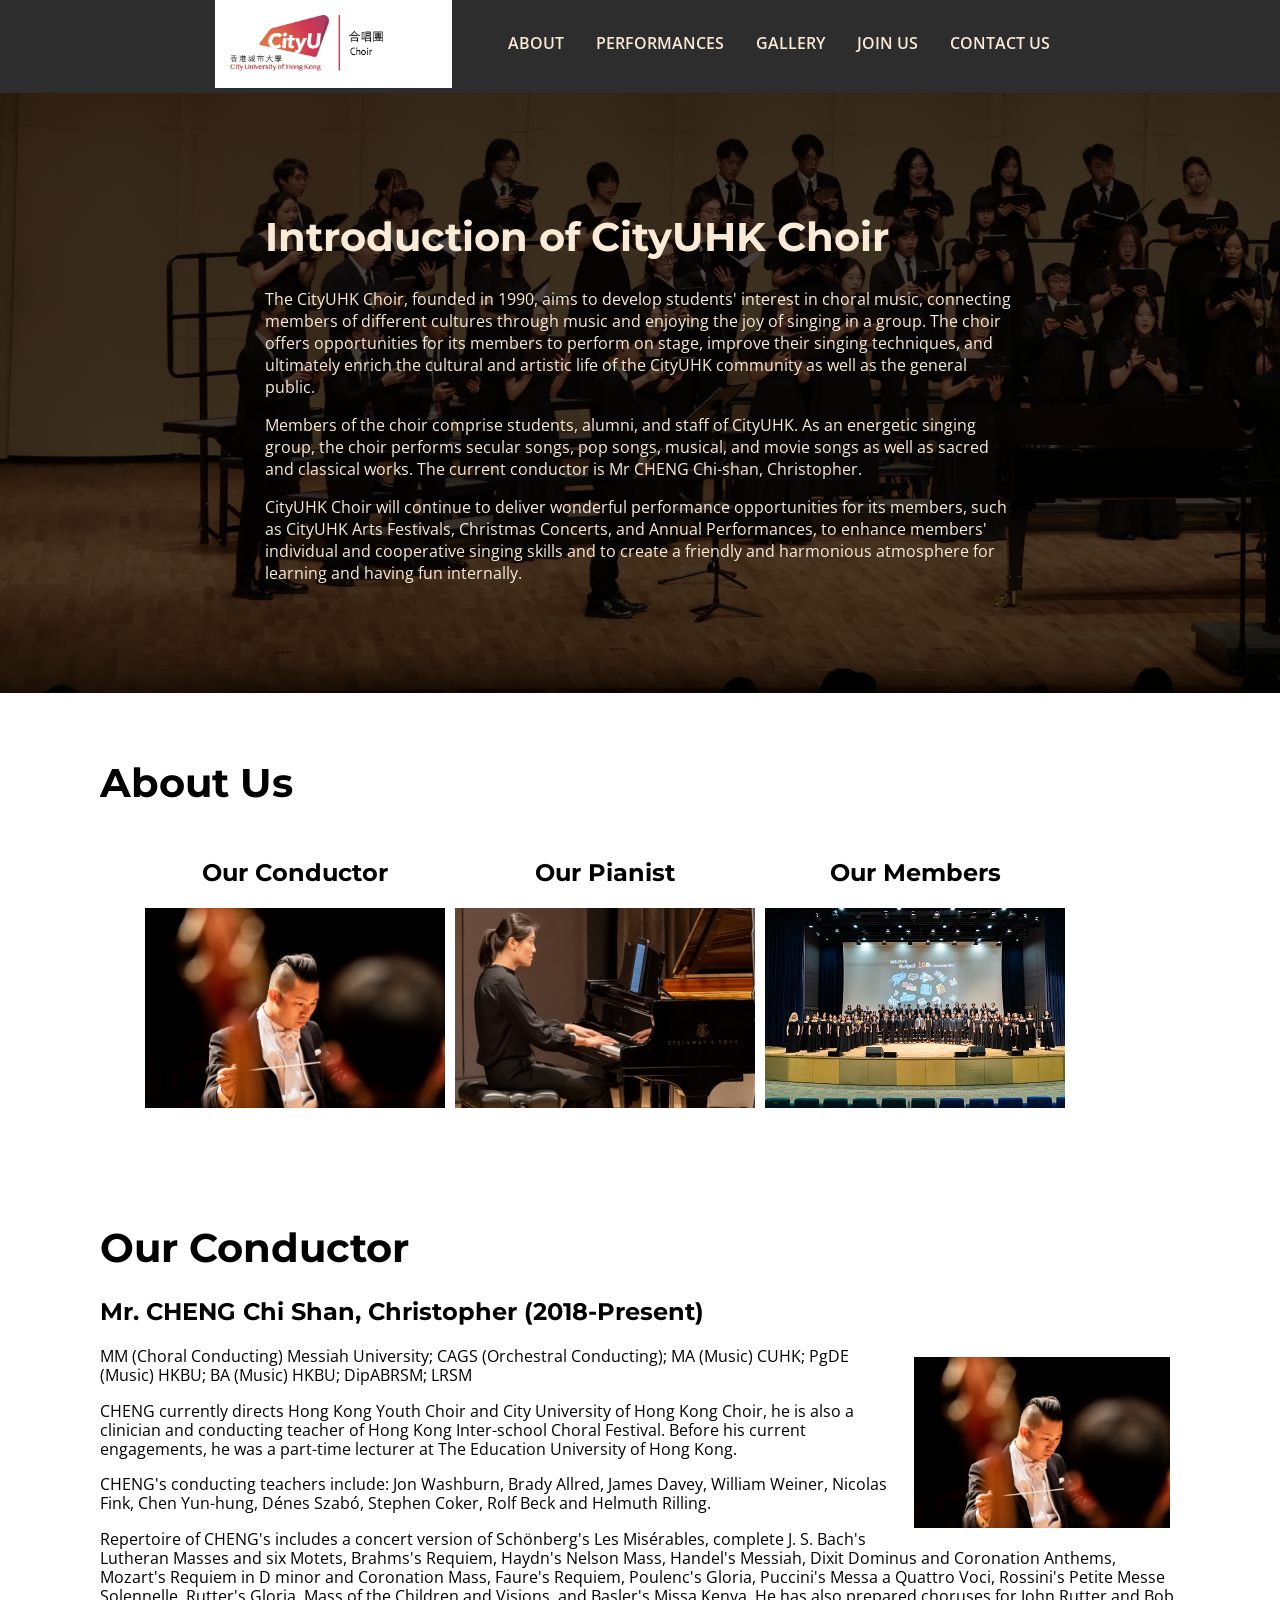
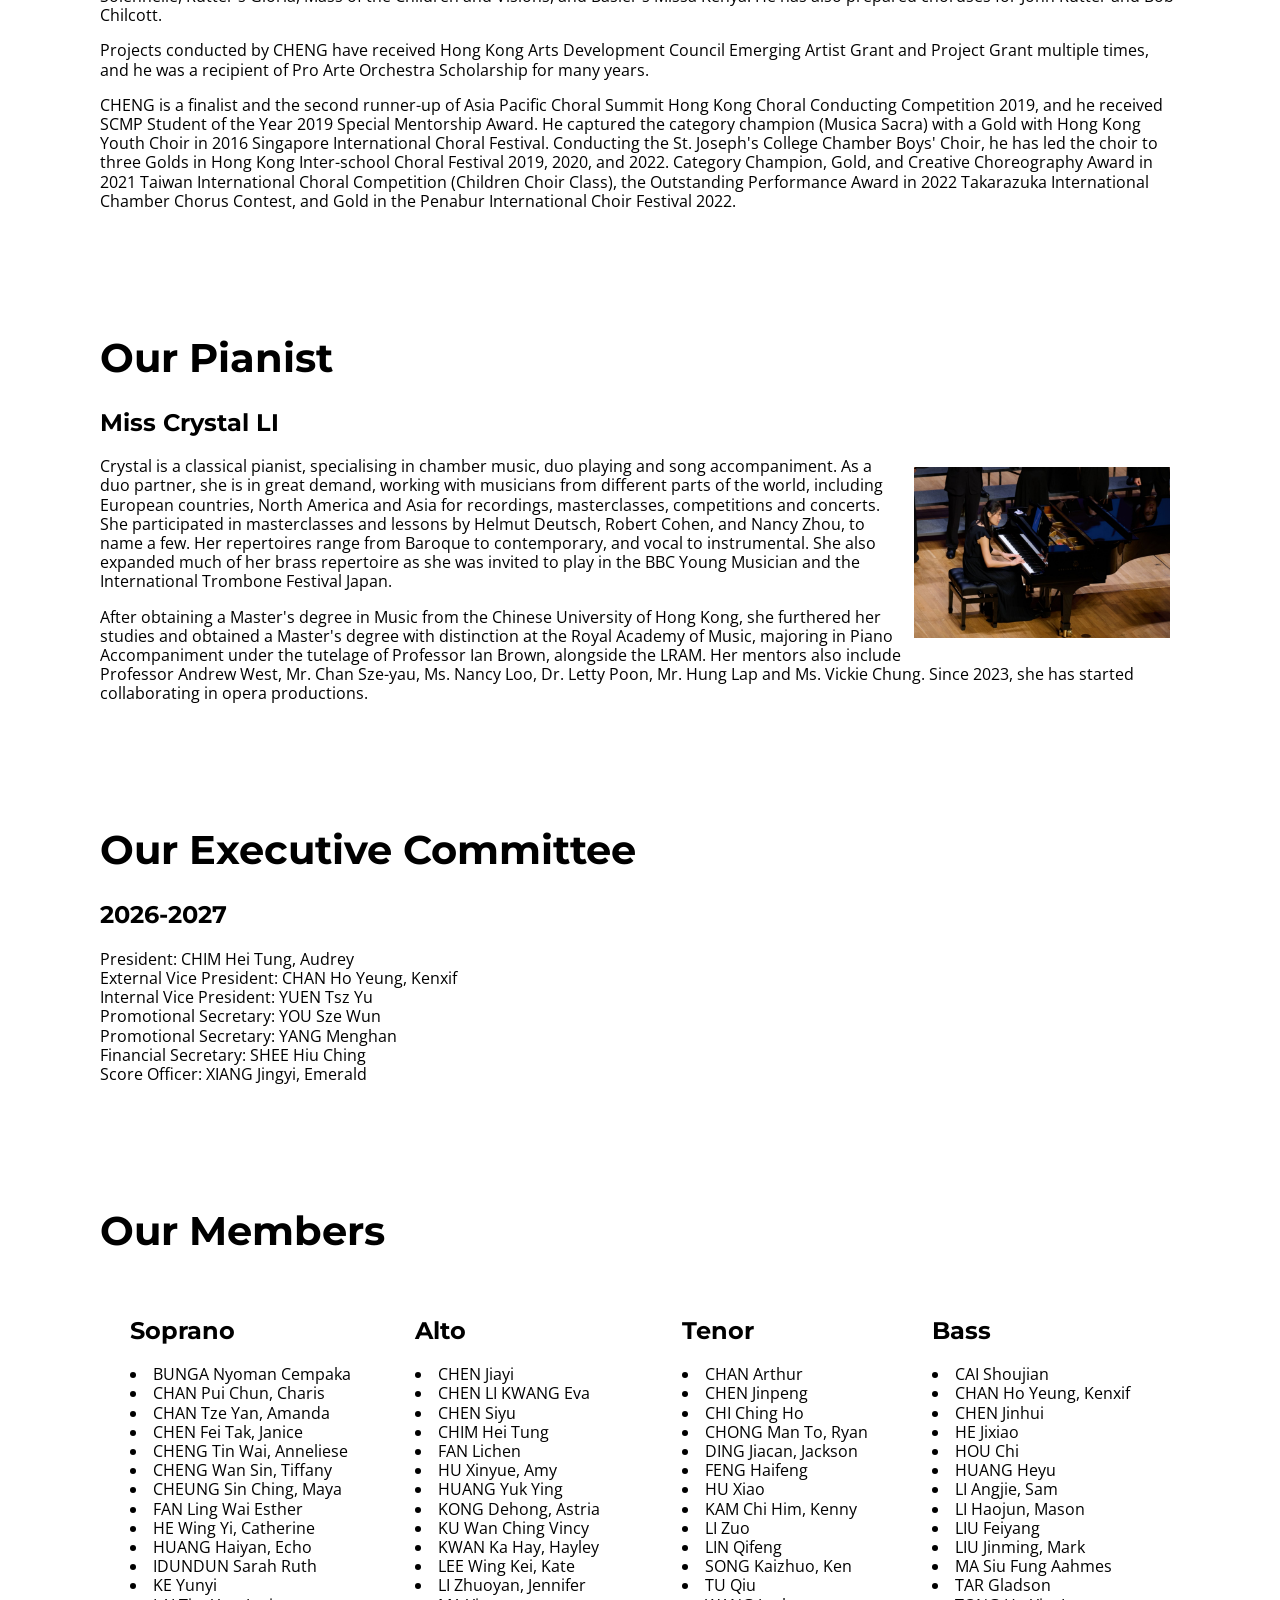
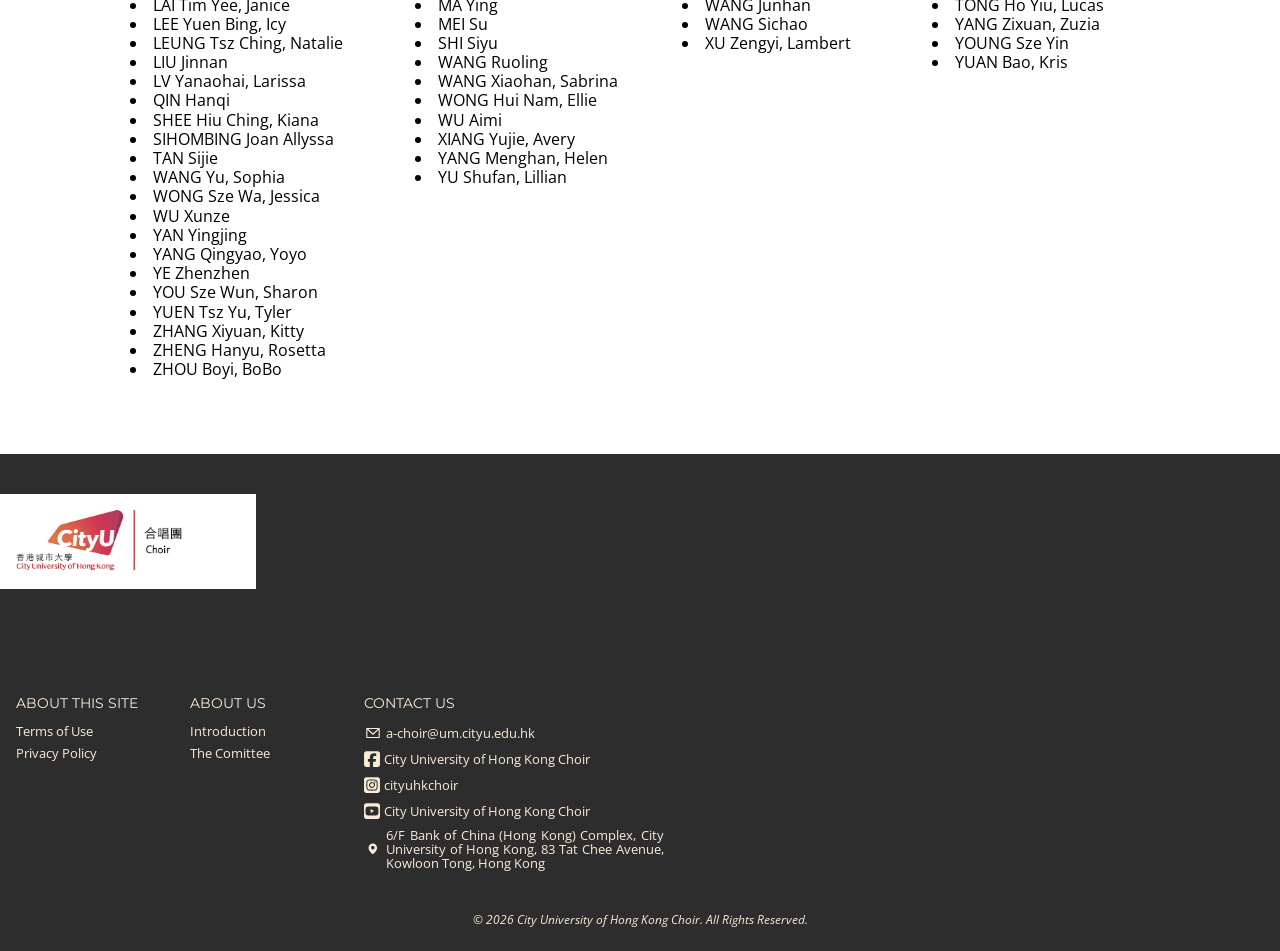
==== about.html @ 51e7fc3d "Add files via upload" ====
<!DOCTYPE html>
<html lang="en">
    <head>
        <meta charset="utf-8">
        <title>CityUHK Choir - About Us</title>
        <link rel="stylesheet" type="text/css" href="css/main.css">
        <link rel="preconnect" href="https://fonts.googleapis.com">
        <link rel="preconnect" href="https://fonts.gstatic.com" crossorigin>
        <link href="https://fonts.googleapis.com/css2?family=Montserrat:ital,wght@0,100..900;1,100..900&family=Open+Sans:ital,wght@0,300..800;1,300..800&display=swap" rel="stylesheet">
    </head>
    <body>
        <header>
            <nav aria-label="main menu">
                <a href="index.html"><img id="choir-logo" src="img/CityUHK_Choir_Logo.png" width="237px"></a>
                <ul class="navbar" style="list-style-type: none; display: inline-block; ">
                    <li><a href="about.html">About</a></li>
                    <li><a href="performances.html">Performances</a></li>
                    <li><a href="gallery.html">Gallery</a></li>
                    <li><a href="join-us.html">Join Us</a></li>
                    <li><a href="contact-us.html">Contact Us</a></li>
                </ul>
            </nav>
        </header>
        <main>
            <div class="abt-hero-img">
            <!--A brief introduction about City University Choir-->
                <div id="at-a-glance" class="hero-alt">
                    <h1>Introduction of CityUHK Choir</h1>
                    <p>The CityUHK Choir, founded in 1990, aims to develop students' interest in choral music, connecting members of different cultures through music and enjoying the joy of singing in a group. The choir offers opportunities for its members to perform on stage, improve their singing techniques, and ultimately enrich the cultural and artistic life of the CityUHK community as well as the general public.</p>
                    <p>Members of the choir comprise students, alumni, and staff of CityUHK. As an energetic singing group, the choir performs secular songs, pop songs, musical, and movie songs as well as sacred and classical works. The current conductor is Mr CHENG Chi-shan, Christopher.</p>
                    <p>CityUHK Choir will continue to deliver wonderful performance opportunities for its members, such as CityUHK Arts Festivals, Christmas Concerts, and Annual Performances, to enhance members' individual and cooperative singing skills and to create a friendly and harmonious atmosphere for learning and having fun internally.</p>
                </div>
            </div>
            <!--A selection of various parts of the page.-->
            <div id="information-navigator" class="main-block">
                <h1>About Us</h1>
                <ul class="performance-set">

                    <!--TEMPLATE, IMPORTANT!-->
                    <!-- 
                    <li>
                        <ul class="performance-info">
                            <li id="performance-title"><a href="#choir-today"><h2>TITLE</h2></a></li>
                            <li><a href="#choir-today"><img src="IMAGE DIRECTORY" class="gallery" style="max-height: 200px; max-width: 300px;"/></a></li>
                        </ul>
                    </li>
                    -->

                    <!--Info about history, not ready-->
                    <!-- 
                    <li>
                        <ul class="performance-info">
                            <li id="performance-title"><a href="#history"><h2>Our History</h2></a></li>
                            <li><a href="#history"><img src="img/about-menu/1-history.png" class="gallery" style="max-height: 200px; max-width: 300px;"/></a></li>
                        </ul>
                    </li>
                    -->

                    <!--Info about choir today, not ready-->
                    <!-- 
                    <li>
                        <ul class="performance-info">
                            <li id="performance-title"><a href="#choir-today"><h2>CityU Choir Today</h2></a></li>
                            <li><a href="#choir-today"><img src="img/about-menu/1-history.png" class="gallery" style="max-height: 200px; max-width: 300px;"/></a></li>
                        </ul>
                    </li>
                    -->

                    <li>
                        <ul class="performance-info">
                            <li id="performance-title"><a href="#conductor"><h2>Our Conductor</h2></a></li>
                            <li><a href="#conductor"><img src="img/about-menu/3-conductor.jpg" class="gallery" style="max-height: 200px; max-width: 300px;"></a></li>
                        </ul>
                    </li>

                    <li>
                        <ul class="performance-info">
                            <li id="performance-title"><a href="#pianist"><h2>Our Pianist</h2></a></li>
                            <li><a href="#pianist"><img src="img/about-menu/4-pianist.png" class="gallery" style="max-height: 200px; max-width: 300px;"></a></li>
                        </ul>
                    </li>

                    <!--Info about EXCO, not ready-->
                    
                    <li>
                        <ul class="performance-info">
                            <li id="performance-title"><a href="#exco"><h2>Our Members</h2></a></li>
                            <li><a href="#exco"><img src="img/about-menu/5-exco.png" class="gallery" style="max-height: 200px; max-width: 300px;"></a></li>
                        </ul>
                    </li>
                    
                </ul>


            </div>

        <!--The history of City University Choir-->
        <!--
        <div id="history" class="main-block">
            <h1>Our History</h1>
            <p>
                PUT TEXT HERE PLEASE
            </p>
        </div>
        -->

        <!--The activities of City University Choir today-->
        <!--
        <div id="choir-today" class="main-block">
            <h1>CityU Choir Today</h1>
            <p>
                PUT TEXT HERE PLEASE
            </p>
        </div>
        -->

        <!--The conductor of City University Choir-->
            <div id="conductor" class="main-block">
                <h1>Our Conductor</h1> <!--Title-->
                <h2>Mr. CHENG Chi Shan, Christopher (2018-Present)</h2> <!--Conductor name-->
                <img src="./img/people/2018-conductor-chris.jpg" class="img-right" style="float: right; width: 256px; height: auto;">
                <p>MM (Choral Conducting) Messiah University; CAGS (Orchestral Conducting); MA (Music) CUHK; PgDE (Music) HKBU; BA (Music) HKBU; DipABRSM; LRSM</p>
                <p>CHENG currently directs Hong Kong Youth Choir and City University of Hong Kong Choir, he is also a clinician and conducting teacher of Hong Kong Inter-school Choral Festival. Before his current engagements, he was a part-time lecturer at The Education University of Hong Kong.</p>
                <p>CHENG's conducting teachers include: Jon Washburn, Brady Allred, James Davey, William Weiner, Nicolas Fink, Chen Yun-hung, Dénes Szabó, Stephen Coker, Rolf Beck and Helmuth Rilling.</p>
                <p>Repertoire of CHENG's includes a concert version of Schönberg's Les Misérables, complete J. S. Bach's Lutheran Masses and six Motets, Brahms's Requiem, Haydn's Nelson Mass, Handel's Messiah, Dixit Dominus and Coronation Anthems, Mozart's Requiem in D minor and Coronation Mass, Faure's Requiem, Poulenc's Gloria, Puccini's Messa a Quattro Voci, Rossini's Petite Messe Solennelle, Rutter's Gloria, Mass of the Children and Visions, and Basler's Missa Kenya. He has also prepared choruses for John Rutter and Bob Chilcott.</p>
                <p>Projects conducted by CHENG have received Hong Kong Arts Development Council Emerging Artist Grant and Project Grant multiple times, and he was a recipient of Pro Arte Orchestra Scholarship for many years.</p>
                <p>CHENG is a finalist and the second runner-up of Asia Pacific Choral Summit Hong Kong Choral Conducting Competition 2019, and he received SCMP Student of the Year 2019 Special Mentorship Award. He captured the category champion (Musica Sacra) with a Gold with Hong Kong Youth Choir in 2016 Singapore International Choral Festival. Conducting the St. Joseph's College Chamber Boys' Choir, he has led the choir to three Golds in Hong Kong Inter-school Choral Festival 2019, 2020, and 2022. Category Champion, Gold, and Creative Choreography Award in 2021 Taiwan International Choral Competition (Children Choir Class), the Outstanding Performance Award in 2022 Takarazuka International Chamber Chorus Contest, and Gold in the Penabur International Choir Festival 2022.</p>

            </div>

            <!--The pianist of City University Choir-->
            <div id="pianist" class="main-block">
                <h1>Our Pianist</h1> <!--Title-->
                <h2>Miss Crystal LI</h2> <!--Pianist Name-->
                <img src="img/people/pianist-crystal-2024.jpg" class="img-right" style="float: right; width: 256px; height: auto;">
                <p>Crystal is a classical pianist, specialising in chamber music, duo playing and song accompaniment. As a duo partner, she is in great demand, working with musicians from different parts of the world, including European countries, North America and Asia for recordings, masterclasses, competitions and concerts. She participated in masterclasses and lessons by Helmut Deutsch, Robert Cohen, and Nancy Zhou, to name a few.  Her repertoires range from Baroque to contemporary, and vocal to instrumental. She also expanded much of her brass repertoire as she was invited to play in the BBC Young Musician and the International Trombone Festival Japan.</p>
                <p>After obtaining a Master's degree in Music from the Chinese University of Hong Kong, she furthered her studies and obtained a Master's degree with distinction at the Royal Academy of Music, majoring in Piano Accompaniment under the tutelage of Professor Ian Brown, alongside the LRAM.  Her mentors also include Professor Andrew West, Mr. Chan Sze-yau, Ms. Nancy Loo, Dr. Letty Poon, Mr. Hung Lap and Ms. Vickie Chung.  Since 2023, she has started collaborating in opera productions.<br></p>
            </div>

            <!--The executive committee of City University Choir-->
            <div id="exco" class="main-block">
                <h1>Our Executive Committee</h1>
                <h2>2026-2027</h2>
                <!--
                    <img class="img-main" src="img/people/exco/20-21/202021_all.jpg" />         
                -->

                <p style="display:block;">
                    President: CHIM Hei Tung, Audrey<br>
                    External Vice President: CHAN Ho Yeung, Kenxif<br>
                    Internal Vice President: YUEN Tsz Yu<br>
                    Promotional Secretary: YOU Sze Wun<br>
                    Promotional Secretary: YANG Menghan<br>
                    Financial Secretary: SHEE Hiu Ching<br>
                    Score Officer: XIANG Jingyi, Emerald<br>

                </p>

            </div>

        <!--The current members of City University Choir-->
            <div id="members" class="main-block">
                <h1>Our Members</h1>

                <div id="members-soprano" style="display: inline-block; vertical-align: top; padding: 0px 15px 20px 15px; margin: 15px;">
                    <h2>Soprano</h2>
                    
                        <li>BUNGA Nyoman Cempaka</li>
                        <li>CHAN Pui Chun, Charis</li>
                        <li>CHAN Tze Yan, Amanda</li>
                        <li>CHEN Fei Tak, Janice</li>
                        <li>CHENG Tin Wai, Anneliese</li>
                        <li>CHENG Wan Sin, Tiffany</li>
                        <li>CHEUNG Sin Ching, Maya</li>
                        <li>FAN Ling Wai Esther</li>
                        <li>HE Wing Yi, Catherine</li>
                        <li>HUANG Haiyan, Echo</li>
                        <li>IDUNDUN Sarah Ruth</li>
                        <li>KE Yunyi</li>
                        <li>LAI Tim Yee, Janice</li>
                        <li>LEE Yuen Bing, Icy</li>
                        <li>LEUNG Tsz Ching, Natalie</li>
                        <li>LIU Jinnan</li>
                        <li>LV Yanaohai, Larissa</li>
                        <li>QIN Hanqi</li>
                        <li>SHEE Hiu Ching, Kiana</li>
                        <li>SIHOMBING Joan Allyssa</li>
                        <li>TAN Sijie</li>
                        <li>WANG Yu, Sophia</li>
                        <li>WONG Sze Wa, Jessica</li>
                        <li>WU Xunze</li>
                        <li>YAN Yingjing</li>
                        <li>YANG Qingyao, Yoyo</li>
                        <li>YE Zhenzhen</li>
                        <li>YOU Sze Wun, Sharon</li>
                        <li>YUEN Tsz Yu, Tyler</li>
                        <li>ZHANG Xiyuan, Kitty</li>
                        <li>ZHENG Hanyu, Rosetta</li>
                        <li>ZHOU Boyi, BoBo</li>
                    
                </div>

                <div id="members-alto" style="display: inline-block; vertical-align: top; padding: 0px 15px 20px 15px; margin: 15px;">
                    <h2>Alto</h2>
                    
                        <li>CHEN Jiayi</li>
                        <li>CHEN LI KWANG Eva</li>
                        <li>CHEN Siyu</li>
                        <li>CHIM Hei Tung</li>
                        <li>FAN Lichen</li>
                        <li>HU Xinyue, Amy</li>
                        <li>HUANG Yuk Ying</li>
                        <li>KONG Dehong, Astria</li>
                        <li>KU Wan Ching Vincy</li>
                        <li>KWAN Ka Hay, Hayley</li>
                        <li>LEE Wing Kei, Kate</li>
                        <li>LI Zhuoyan, Jennifer</li>
                        <li>MA Ying</li>
                        <li>MEI Su</li>
                        <li>SHI Siyu</li>
                        <li>WANG Ruoling</li>
                        <li>WANG Xiaohan, Sabrina</li>
                        <li>WONG Hui Nam, Ellie</li>
                        <li>WU Aimi</li>
                        <li>XIANG Yujie, Avery</li>
                        <li>YANG Menghan, Helen</li>
                        <li>YU Shufan, Lillian</li>
                    
                </div>

                <div id="members-tenor" style="display: inline-block; vertical-align: top; padding: 0px 15px 20px 15px; margin: 15px;">
                    <h2>Tenor</h2>
                    
                        <li>CHAN Arthur</li>
                        <li>CHEN Jinpeng</li>
                        <li>CHI Ching Ho</li>
                        <li>CHONG Man To, Ryan</li>
                        <li>DING Jiacan, Jackson</li>
                        <li>FENG Haifeng</li>
                        <li>HU Xiao</li>
                        <li>KAM Chi Him, Kenny</li>
                        <li>LI Zuo</li>
                        <li>LIN Qifeng</li>
                        <li>SONG Kaizhuo, Ken</li>
                        <li>TU Qiu</li>
                        <li>WANG Junhan</li>
                        <li>WANG Sichao</li>
                        <li>XU Zengyi, Lambert</li>
                    
                </div>

                <div id="members-bass" style="display: inline-block; vertical-align: top; padding: 0px 15px 20px 15px; margin: 15px;">
                    <h2>Bass</h2>

                        <li>CAI Shoujian</li>
                        <li>CHAN Ho Yeung, Kenxif</li>
                        <li>CHEN Jinhui</li>
                        <li>HE Jixiao</li>
                        <li>HOU Chi</li>
                        <li>HUANG Heyu</li>
                        <li>LI Angjie, Sam</li>
                        <li>LI Haojun, Mason</li>
                        <li>LIU Feiyang</li>
                        <li>LIU Jinming, Mark</li>
                        <li>MA Siu Fung Aahmes</li>
                        <li>TAR Gladson</li>
                        <li>TONG Ho Yiu, Lucas</li>
                        <li>YANG Zixuan, Zuzia</li>
                        <li>YOUNG Sze Yin</li>
                        <li>YUAN Bao, Kris</li>
                    
                </div>

            </div>
        </main>
    </body>
    <address class="footer">
        <div>
            <div class="col col-logo">
                <a href="index.html"><img src="img/CityUHK_Choir_Logo.png" width=256px; align-content=center; alt="CityUHK"></a>
            </div>
            <div class="col col-address-short">
                <ul class="address-ul">
                    <li><span><h4 class="address-head">About This Site</h4></span></li>
                    <li><span><a href="termsofuse.html">Terms of Use</a></span></li>
                    <li><span><a href="privacy.html">Privacy Policy</a></span></li>
                </ul>
            </div>
            <div class="col col-address-short">
                <ul class="address-ul">
                    <li><span><h4 class="address-head">About Us</h4></span></li>
                    <li><span><a href="about.html">Introduction</a></span></li>
                    <li><span><a href="about.html#exco">The Comittee</a></span></li>
                </ul>
            </div>
            <div class="col col-address-long">
                <ul class="address-ul">
                    <li><h4 class="address-head"><a href="contact-us.html">Contact Us</a></h4></li>
                    <li>
                        <span><a href="mailto:a-choir@um.cityu.edu.hk"><img class="icon" src="img/icons/email_icon.svg"></a></span>
                        <span><a href="mailto:a-choir@um.cityu.edu.hk">a-choir@um.cityu.edu.hk</a></span>
                    </li>
                    <li>
                        <span><a href="https://www.facebook.com/cityuchoir"><img class="icon" src="img/icons/facebook_icon.svg"></a></span>
                        <span><a href="https://www.facebook.com/cityuchoir">City University of Hong Kong Choir</a></span>
                    </li>
                    <li>
                        <span><a href="https://www.instagram.com/cityuhkchoir"><img class="icon" src="img/icons/instagram_icon.svg"></a></span>
                        <span><a href="https://www.instagram.com/cityuhkchoir">cityuhkchoir</a></span>
                    </li>
                    <li>
                        <span><a href="https://www.youtube.com/@cityuhkchoir1990"><img class="icon" src="img/icons/youtube_icon.svg"></a></span>
                        <span><a href="https://www.youtube.com/@cityuhkchoir1990">City University of Hong Kong Choir</a></span>
                    </li>
                    <li>
                        <span><a href="https://maps.app.goo.gl/nAXpCymnqAptCg1Y9"><img class="icon" src="img/icons/address_icon.svg"></a></span>
                        <span><a href="https://maps.app.goo.gl/nAXpCymnqAptCg1Y9">6/F Bank of China (Hong Kong) Complex, City University of Hong Kong, 83 Tat Chee Avenue, Kowloon Tong, Hong Kong </a></span>
                    </li>
                </ul>
            </div>
            <div class="copyright">
                <p>© 2026 City University of Hong Kong Choir. All Rights Reserved.</p>
            </div>
        </div>
    </address>
</html>
---- css/main.css ----
/*General Content*/
html {
    font-family: 'Montserrat', 'Segoe UI', Tahoma, Geneva, Verdana, sans-serif;
    font-style: normal;
    font-weight: 400;
    text-align: left;
    
}

/*settings for body*/
body {
    font-family: "Open Sans";
    text-decoration: none;
    /*text-decoration: none !important;*/
    margin: 0px;
}

body h1,h2,h3,h4,h5,h6 {
    font-family: "Montserrat";
}

body h1{
    font-size: 40px;
}

/*settings to remove decoration for all hyperlink*/
a {
    text-decoration: none;
    color: inherit;
}

/*settings for the logo*/
#choir-logo {
    position: center;
}

/*Header and Navbar*/
nav {
    background-color:#2d2d2d;
    font-family: "Open Sans";
    font-size: 16px;
    color:antiquewhite;
    display: flex;
    flex-direction: row;
    justify-content: center;
    overflow: visible;
    top: 0px;
    left: 0px;
    width: 100%;
    text-align: center;
    /* background image */
    /* background-image: url("../img/event/2019-04-annual-performance/2019-04-annual-performance-01.jpeg"); */
    background-position: center center;
    background-repeat: no-repeat;
    background-attachment: fixed;
    background-size: cover;
}

nav ul {
    display: inline-block;
    list-style-type: none;
    z-index: 500;
}

nav li {
    float: left;
    color:antiquewhite;
}

nav li a {
    display: block;
    text-align: center;
    color: antiquewhite;
    padding: 16px;
    text-decoration: none;
    font-weight: 600;
    text-transform: uppercase;
}

/* HERO */

.index-hero-img{
    display: flex;
    background-image: linear-gradient(to left, rgba(0, 0, 0, 0.5), rgba(0, 0, 0, 0.8)), url("../img/hero/hero_img.png");
    background-color: #ffffff;
    height: 600px;
    background-size: cover;
    background-repeat: no-repeat;
    align-items: center;
    z-index: -1;
}

.abt-hero-img{
    display: flex;
    background-image: linear-gradient(to left, rgba(0, 0, 0, 0.7), rgba(0, 0, 0, 0.7)), url(../img/hero/abt-hero-img.png);
    height:600px;
    background-size: cover;
    background-repeat: no-repeat;
    align-items: center;
    justify-content: center;
}

.rec-hero-img{
    display: flex;
    background-image: linear-gradient(to left, rgba(0, 0, 0, 0.7), rgba(0, 0, 0, 0.7)), url(../img/hero/abt-hero-img.png);
    height:600px;
    background-size: cover;
    background-repeat: no-repeat;
    align-items: center;
    justify-content: center;
}

.hero{
    position: flex;
    color:antiquewhite;
    padding-left: 10rem;
    align-items: center;
    justify-content: center;
    text-align: left;
    width: 750px;
}

.hero-alt{
    position: flex;
    flex-direction: column;
    color:antiquewhite;
    align-items: center;
    justify-content: center;
    text-align: left;
    width: 750px;
}




.hero h1{
    font-family: "Montserrat", "Verdana";
}

.hero ul{
    list-style-type: none;
    padding-left: 0rem;
}

.hero li{
    display: inline-block;
}




.latest-performance{
    display: flex;
    flex-direction: column;
    justify-content: center;
    align-items: center;
}





/* MAIN */

.block {
    width: auto;
    max-width: 1080px;
    height: auto;
    min-height: 700px;
    margin: 2em auto 4em auto;
    overflow: hidden;
}

/* settings for a spanning content block*/
.main-block {
    position: relative;
    display: block;
    line-height: 1.2;
    padding: 2.5em 0;
    width: 100%;
    margin: 0 auto;
    max-width: 1080px;
    overflow: hidden;
}


/*images, right alignment*/
.img-right {
    float: right;
    margin: 10px;
    display: flex;
    justify-content: center;
}

/*images on index page: spans*/
img.img-main {
    width: 100%;
}

/*images on join us page*/
img.img-half {
    width: 100%;
    max-width: 800px;
    display: inline-block;
    align-content: center;
}

img.img-leaflet {
    width: 100%;
    max-width: 1366px;
    display: inline-block;
    align-content: center;
}

/* about */

/* exco */




/* members */

#members {
    text-align: left;
}

/* members list */

ul.members-list {
    list-style: none;
    display: inline-block;
    vertical-align: top;
}

/* performances */

ul.performance-set {
    list-style: none;
    display: block;
    text-align: center;
    position: center;
}

/* performance information*/
ul.performance-info {
    list-style: none; /*removes the bullet points*/
    float: left;
    display: block;
    padding: 5px;
}

/* the attributes of the performance posters */
img.gallery {
    height: auto;
    max-height: 330px;
    width: auto;
    max-width: 1080px;
    display: inline-block;
}

/* title */

/* Contact Us*/


td:first-child {
	font-weight: bold;
	padding-right: 40px;
}

.col {
  position: relative;
  display: inline-block;
  padding: 2.5em 0;
  max-width: 2560px;
}

.col-narrow{
    position: relative;
    display: block;
    padding: 2.5rem 0;
    width: 100%;
    margin: 0 auto;
    max-width: 1024px;
    font-size: 14px;
    flex-direction: column;
    border-bottom: #2d2d2d dashed 2px;
}

.col-narrow a{
    color:chocolate
}

.col-narrow a:hover{
    color: #2d2d2d;
    border-bottom: 2px solid chocolate;
}

.col-narrow h2{
    text-transform: uppercase;
}

.col-narrow-top{
    position: relative;
    display: block;
    padding: 2.5rem 0;
    width: 100%;
    margin: 0 auto;
    max-width: 1024px;
    font-size: 14px;
    flex-direction: column;
    border-top: #2d2d2d dashed 2px;
    border-bottom: #2d2d2d dashed 2px;
}

.col-narrow li{
    padding: 4px 0;
}

.col-narrow-last{
    position: relative;
    display: block;
    padding: 2.5rem 0;
    width: 100%;
    margin: 0 auto;
    max-width: 1024px;
    font-size: 14px;
    flex-direction: column;
}

.col-address-short {
    justify-content: space-between;
    display: grid;
    grid-template-columns: auto;
    float: left;
    width: 150px;
    max-width: 250px;
    padding: 2.5em 0.5em 1.5em 1em;
}  

.col-address-long {
    justify-content: space-between;
    display: grid;
    grid-auto-flow: column;
    align-items: center;
    width: 300px;
    max-width: 420px;
    padding: 2.5em 0.5em 1.5em 1em;
}

.col-logo {
  float: left;
  width: 20%;
}

/*address*/

address {
    background-color: #2d2d2d;
    color: antiquewhite;
    line-height: 1.1;
    font-size: 1rem;
    position: relative;
    width: 100%;
    z-index: 600;
    overflow: hidden;
    text-align: center;
}

.address-ul {
    margin: 0rem;
    padding: 0.25rem 0rem 0rem 0rem;
    text-align:justify;
    vertical-align: middle;
}


.address-ul li{
    font-style: normal;
    font-size: 0.8rem;
    list-style-type: none;
    justify-content: center;
    padding: 0.25rem 0rem 0.25rem 0rem;
}

.address-head {
    font-style: normal;
    text-align: left;
    font-size: 0.9rem;
    font-weight: 400;
    text-transform: uppercase;
    margin: 1rem 0rem 0.25rem 0rem;
}

address li a:hover{
    text-decoration: underline;
}

.copyright {
  display: block;
  float: left;
  width: 100%;
  font-size: 0.75rem;
  font-weight: 400;
  padding: 0.25em 0 1em 0;
  text-align: center;
}

.icon{
    width: auto;
    height: 18px;
    vertical-align: middle;
    display: table-cell;
    margin-right: 0.25rem;
}

span {
    font-size: 12.8px;
    vertical-align: middle;
    display: table-cell;
    padding: 0px;
}

@media only screen and (max-width: 1280px) {
    .col-logo {width: 100%; text-align: left;}
    
}

@media only screen and (max-width: 960px){
    .col-logo {width: 100%; text-align: left;}
    nav ul{text-align: center;}
    .hero{
        display: flex;
        align-content: center;
        flex-direction: column;
        text-align:center;
        width: 600px;
        align-items: center;
        justify-content: center;
        padding:0px;
    }
    .hero-img{
        background-image: linear-gradient(rgba(0,0,0,0.7), rgba(0,0,0,0.7)), url("../hero_img.png");
        background-color: #ffffff;
        height:500px;
        background-position: left;
        background-repeat: no-repeat;
        background-size: cover;
        position:relative;
        justify-content: center;
    }
}

/* BUTTON */

.button {
  background: chocolate;
  border: 1px solid chocolate;
  border-radius: 4px;
  box-shadow: rgba(0, 0, 0, 0.1) 1px 2px 4px;
  box-sizing: border-box;
  color: antiquewhite;
  cursor: pointer;
  display: inline-block;
  font-family: "Open Sans";
  font-size: 16px;
  font-weight: bold;
  line-height: 16px;
  min-height: 40px;
  outline: 0;
  padding: 16px 32px;
  text-align: center;
  text-rendering: geometricprecision;
  text-transform: none;
  user-select: none;
  -webkit-user-select: none;
  touch-action: manipulation;
  vertical-align: middle;
}

.button:hover,
.button:active {
  background-color: initial;
  background-position: 0 0;
  color: chocolate;
}

.button:active {
  opacity: .5;
}

.tos-head{
    height:200px;
    display: flex;
    flex-direction: column;
    align-items: center;
    justify-content: center;
}

.tos-head h1{
    font-size: 48px;
}

.recruitment-text{
    position: flex;
    flex-direction: column;
    text-align: center;
    display: block;
    line-height: 1.2;
    padding: 2.5em 0;
    width: 100%;
    margin: 0 auto;
    max-width: 1080px;
    overflow: hidden;
}

.recruitment-text a{
    color:chocolate
}

.recruitment-text a:hover{
    color: #2d2d2d;
    border-bottom: 2px solid chocolate;
}
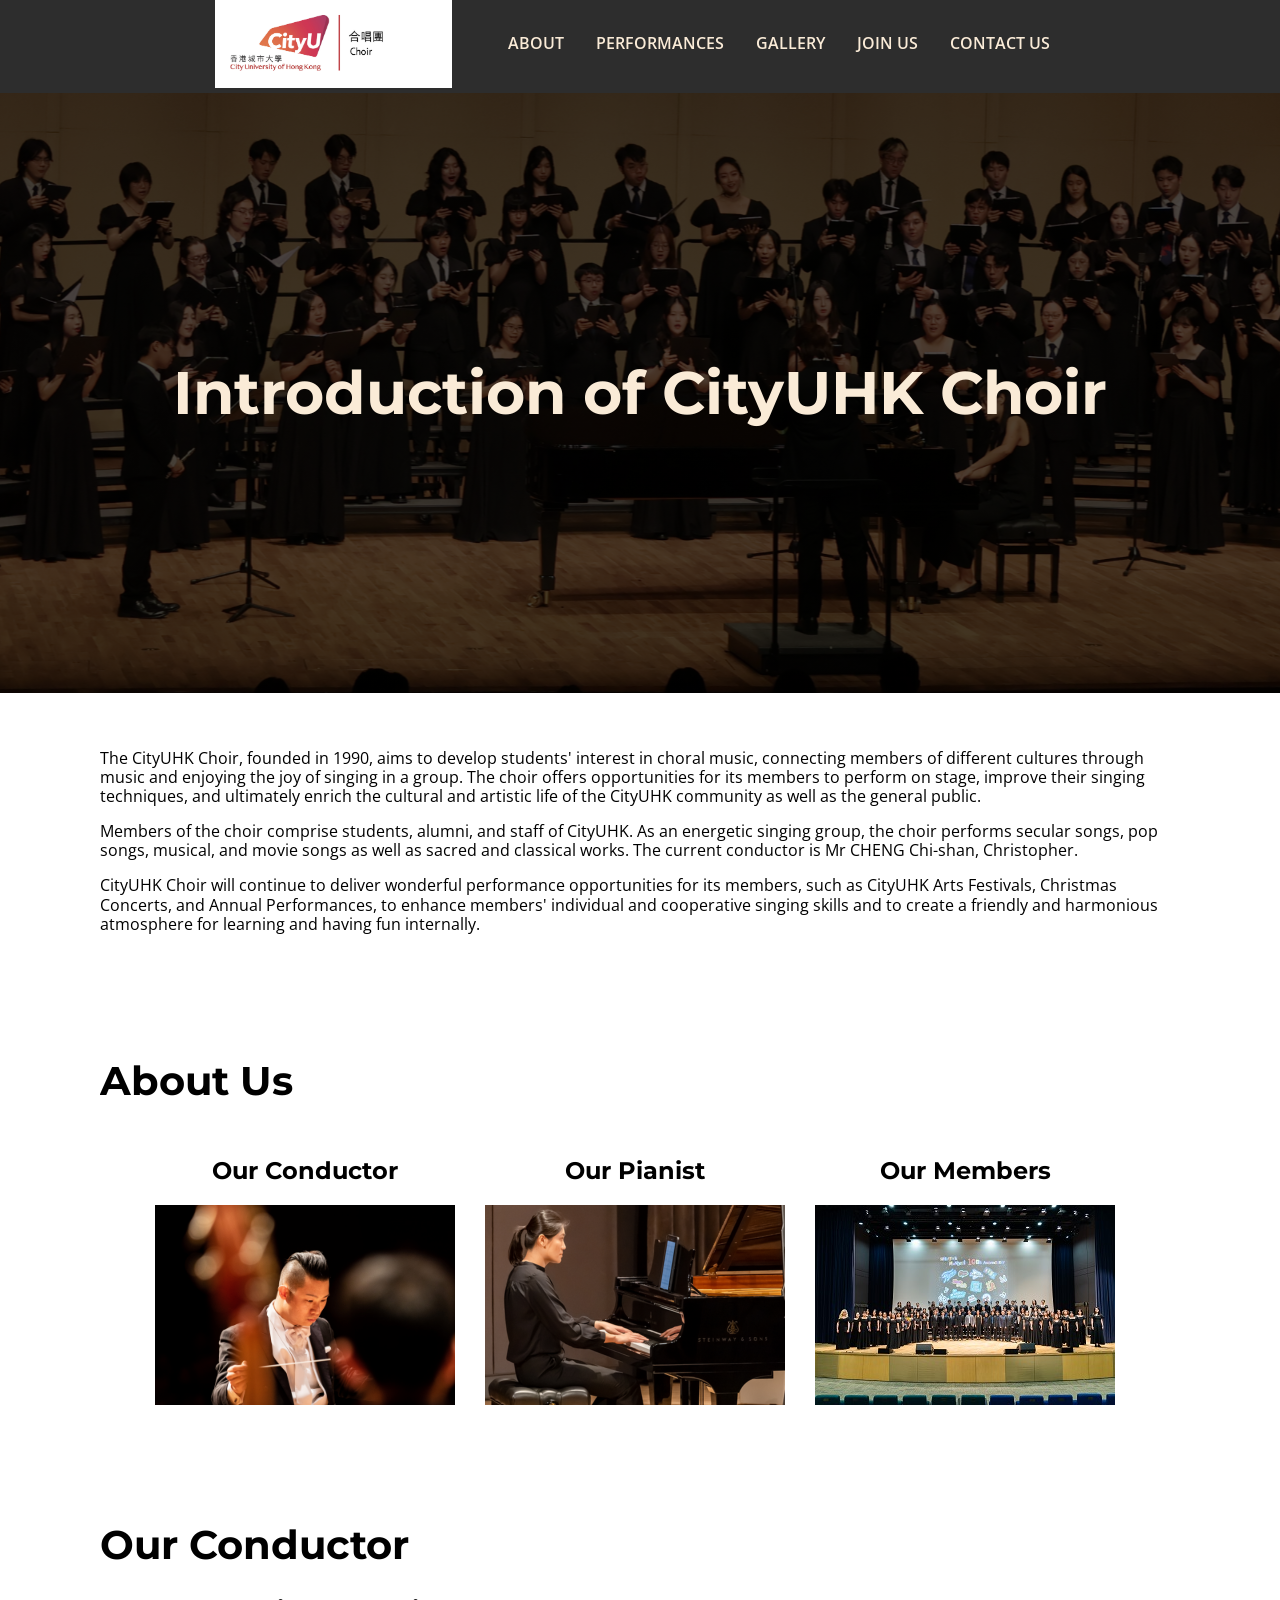
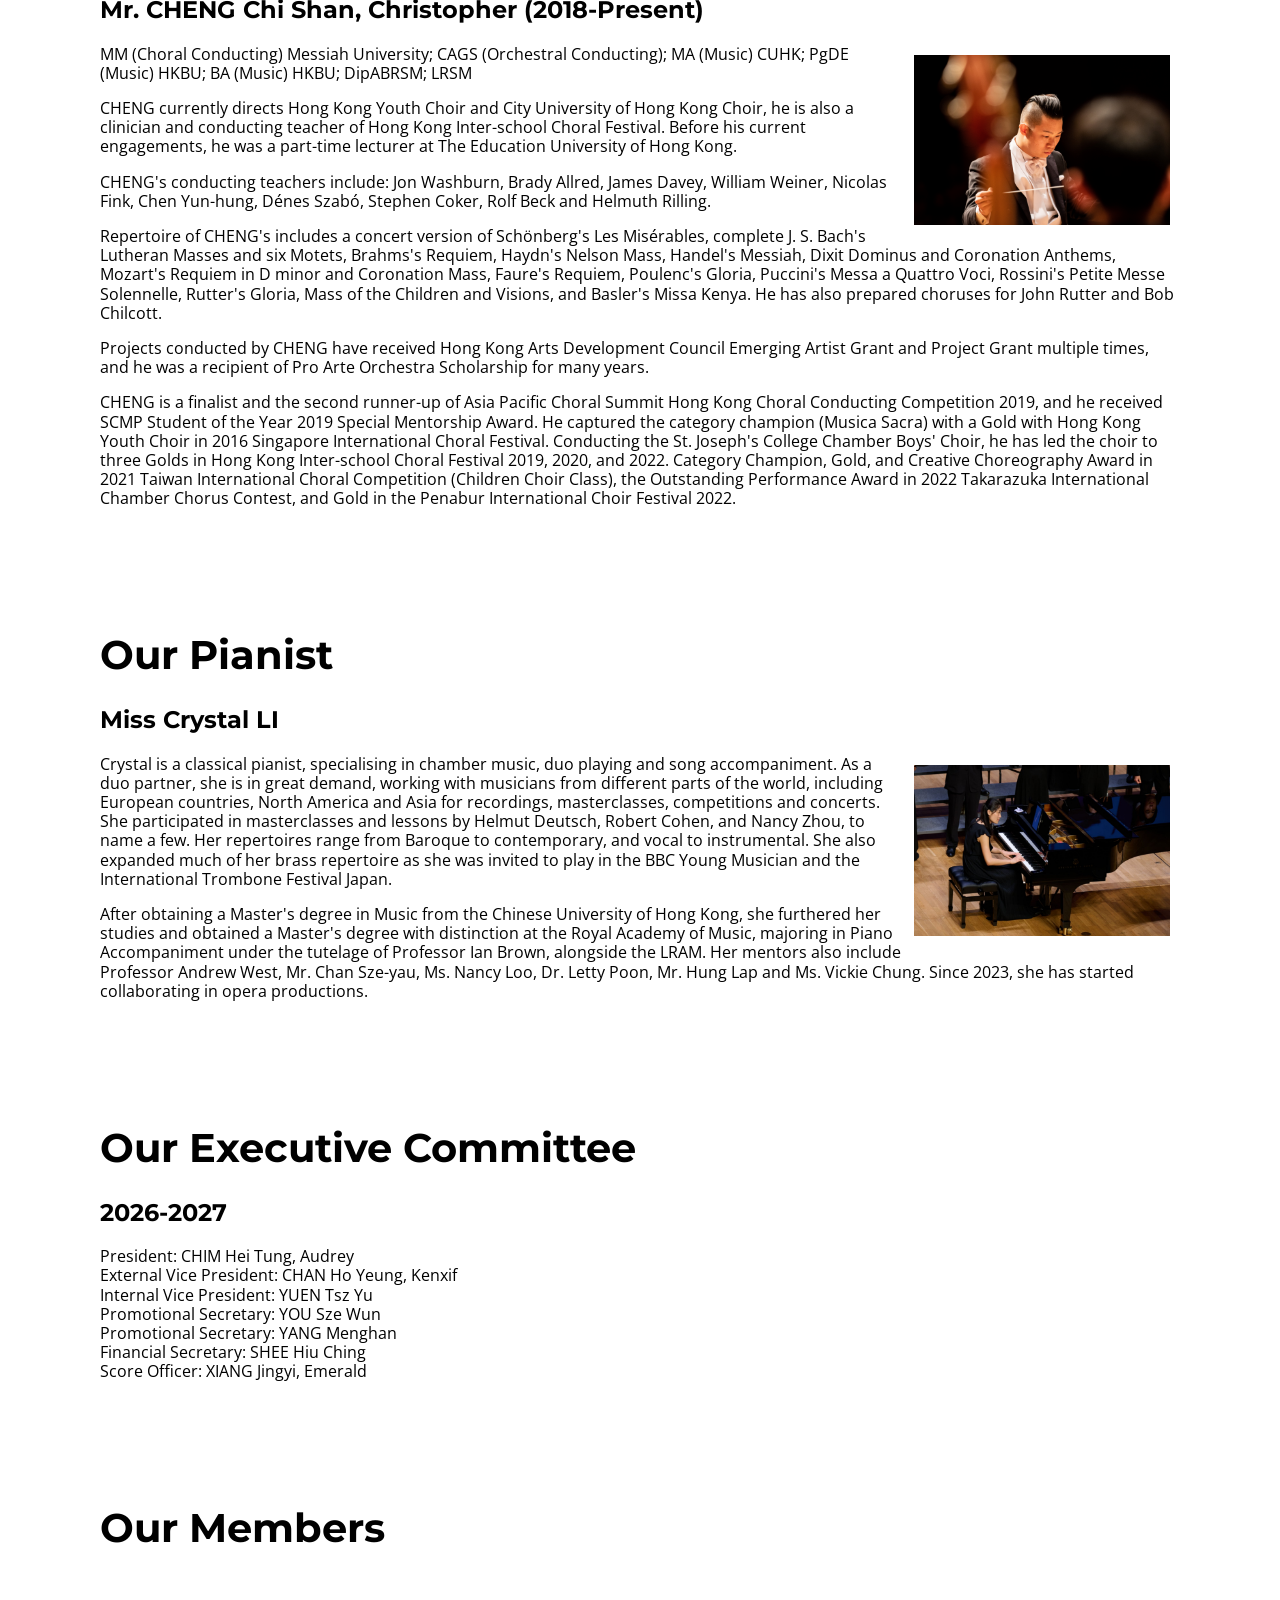
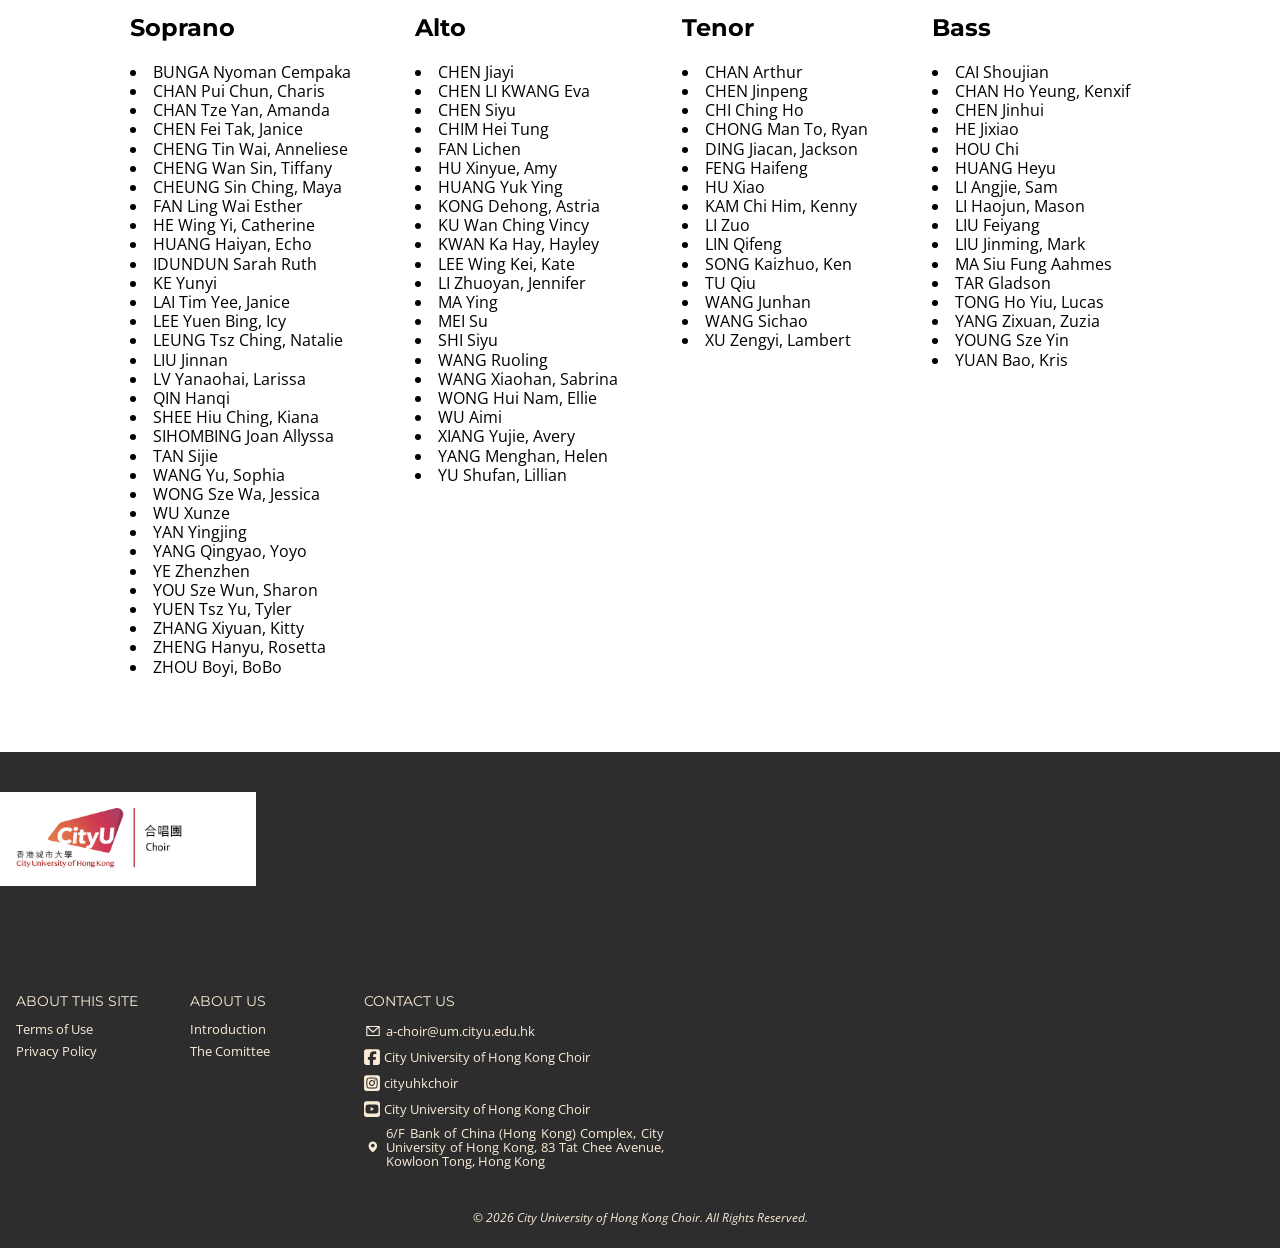
==== commit 4eb66c16: "Major Site Overhaul Added most missing images, updated other pages, modified CSS" ====
--- a/about.html
+++ b/about.html
@@ -26,10 +26,12 @@
             <!--A brief introduction about City University Choir-->
                 <div id="at-a-glance" class="hero-alt">
                     <h1>Introduction of CityUHK Choir</h1>
-                    <p>The CityUHK Choir, founded in 1990, aims to develop students' interest in choral music, connecting members of different cultures through music and enjoying the joy of singing in a group. The choir offers opportunities for its members to perform on stage, improve their singing techniques, and ultimately enrich the cultural and artistic life of the CityUHK community as well as the general public.</p>
-                    <p>Members of the choir comprise students, alumni, and staff of CityUHK. As an energetic singing group, the choir performs secular songs, pop songs, musical, and movie songs as well as sacred and classical works. The current conductor is Mr CHENG Chi-shan, Christopher.</p>
-                    <p>CityUHK Choir will continue to deliver wonderful performance opportunities for its members, such as CityUHK Arts Festivals, Christmas Concerts, and Annual Performances, to enhance members' individual and cooperative singing skills and to create a friendly and harmonious atmosphere for learning and having fun internally.</p>
-                </div>
+                </div>
+            </div>
+            <div class="main-block">
+                <p>The CityUHK Choir, founded in 1990, aims to develop students' interest in choral music, connecting members of different cultures through music and enjoying the joy of singing in a group. The choir offers opportunities for its members to perform on stage, improve their singing techniques, and ultimately enrich the cultural and artistic life of the CityUHK community as well as the general public.</p>
+                <p>Members of the choir comprise students, alumni, and staff of CityUHK. As an energetic singing group, the choir performs secular songs, pop songs, musical, and movie songs as well as sacred and classical works. The current conductor is Mr CHENG Chi-shan, Christopher.</p>
+                <p>CityUHK Choir will continue to deliver wonderful performance opportunities for its members, such as CityUHK Arts Festivals, Christmas Concerts, and Annual Performances, to enhance members' individual and cooperative singing skills and to create a friendly and harmonious atmosphere for learning and having fun internally.</p>
             </div>
             <!--A selection of various parts of the page.-->
             <div id="information-navigator" class="main-block">
--- a/css/main.css
+++ b/css/main.css
@@ -81,13 +81,13 @@
 
 .index-hero-img{
     display: flex;
-    background-image: linear-gradient(to left, rgba(0, 0, 0, 0.5), rgba(0, 0, 0, 0.8)), url("../img/hero/hero_img.png");
+    background-image: linear-gradient(to left, rgba(0, 0, 0, 0.5), rgba(0, 0, 0, 0.8)), url("../img/hero/index-hero-img.png");
     background-color: #ffffff;
     height: 600px;
     background-size: cover;
     background-repeat: no-repeat;
-    align-items: center;
-    z-index: -1;
+    background-position: center;
+    align-items: center;
 }
 
 .abt-hero-img{
@@ -96,16 +96,52 @@
     height:600px;
     background-size: cover;
     background-repeat: no-repeat;
-    align-items: center;
-    justify-content: center;
-}
-
+    background-position: center;
+    align-items: center;
+    justify-content: center;
+}
+
+.gallery-hero-img{
+    display: flex;
+    background-image: radial-gradient(rgba(0, 0, 0, 0.4), rgba(0, 0, 0, 0.8)), url(../img/hero/gallery-hero-img.png);
+    height:600px;
+    background-size: cover;
+    background-repeat: no-repeat;
+    background-position: center;
+    align-items: center;
+    justify-content: center;
+}
+
+/* Recruit Hero Section */
 .rec-hero-img{
     display: flex;
-    background-image: linear-gradient(to left, rgba(0, 0, 0, 0.7), rgba(0, 0, 0, 0.7)), url(../img/hero/abt-hero-img.png);
+    background-image: linear-gradient(to left, rgba(0, 0, 0, 0.7), rgba(0, 0, 0, 0.7)), url(../img/hero/rec-hero-img.png);
     height:600px;
     background-size: cover;
     background-repeat: no-repeat;
+    background-position: center;
+    align-items: center;
+    justify-content: center;
+}
+
+.perf-hero-img{
+    display: flex;
+    background-image: linear-gradient(to left, rgba(0, 0, 0, 0.7), rgba(0, 0, 0, 0.7)), url(../img/hero/perf-hero-img.JPG);
+    height:600px;
+    background-size: cover;
+    background-repeat: no-repeat;
+    background-position: center;
+    align-items: center;
+    justify-content: center;
+}
+
+.contact-hero-img{
+    display: flex;
+    background-image: linear-gradient(to left, rgba(0, 0, 0, 0.7), rgba(0, 0, 0, 0.7)), url(../img/hero/contact-hero-img.png);
+    height:600px;
+    background-size: cover;
+    background-repeat: no-repeat;
+    background-position: center;
     align-items: center;
     justify-content: center;
 }
@@ -126,11 +162,12 @@
     color:antiquewhite;
     align-items: center;
     justify-content: center;
-    text-align: left;
-    width: 750px;
-}
-
-
+    text-align: center;
+}
+
+.hero-alt h1{
+    font-size: 60px;
+}
 
 
 .hero h1{
@@ -183,6 +220,16 @@
     overflow: hidden;
 }
 
+.main-block-wide{
+    position: relative;
+    display: block;
+    line-height: 1.2;
+    padding: 2.5em 0;
+    width: 100%;
+    margin: 0 auto;
+    max-width: 1366px;
+    overflow: hidden;
+}
 
 /*images, right alignment*/
 .img-right {
@@ -247,7 +294,7 @@
     list-style: none; /*removes the bullet points*/
     float: left;
     display: block;
-    padding: 5px;
+    padding: 5px 15px;
 }
 
 /* the attributes of the performance posters */
